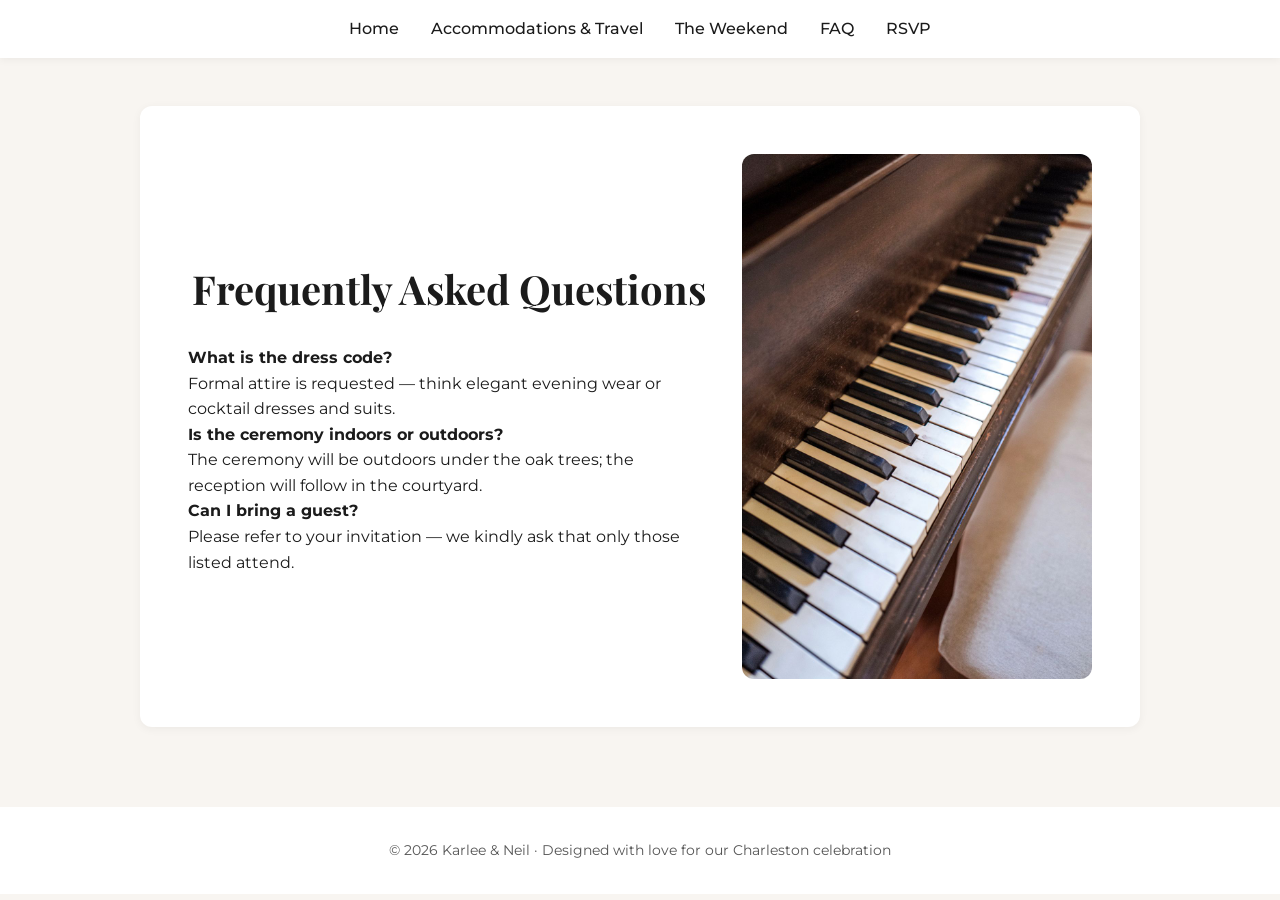
==== faq.html @ 7d8ebc7a "Initial Commit" ====
<!DOCTYPE html>
<html lang="en">
    <head>
        <meta charset="UTF-8" />
        <meta name="viewport" content="width=device-width, initial-scale=1.0" />
        <title>FAQ</title>
        <link href="https://fonts.googleapis.com/css2?family=Playfair+Display:wght@400;600&family=Montserrat:wght@300;400;500&display=swap" rel="stylesheet">
        <link rel="stylesheet" href="css/main.css"/>
    </head>
    <body>
        <header>
        <nav>
            <div class="menu-toggle" id="mobile-menu">
                <span class="bar"></span>
                <span class="bar"></span>
                <span class="bar"></span>
            </div>
            <ul class="nav-links">
                <li><a href="index.html">Home</a></li>
                <li><a href="accommodations.html">Accommodations & Travel</a></li>
                <li><a href="weekend.html">The Weekend</a></li>
                <li><a href="faq.html">FAQ</a></li>
                <li><a href="rsvp.html">RSVP</a></li>
            </ul>
        </nav>
    </header>
    <main>
        <section class="info-section">
            
            <img src="images/piano.jpg" alt="FAQ Image" />
            <div class="info-text">
                <h2 style="font-family: 'Playfair Display', serif;">Frequently Asked Questions</h2>
                <p><strong>What is the dress code?</strong><br/>Formal attire is requested — think elegant evening wear or cocktail dresses and suits.</p>
                <p><strong>Is the ceremony indoors or outdoors?</strong><br/>The ceremony will be outdoors under the oak trees; the reception will follow in the courtyard.</p>
                <p><strong>Can I bring a guest?</strong><br/>Please refer to your invitation — we kindly ask that only those listed attend.</p>
            </div>
        </section>
    </main>
        <footer>
          <p>© 2026 Karlee & Neil · Designed with love for our Charleston celebration</p>
        </footer>
        
        <script>
          const menu = document.getElementById('mobile-menu');
          const navLinks = document.querySelector('.nav-links');

          menu.addEventListener('click', () => {
            menu.classList.toggle('active');
            navLinks.classList.toggle('show');
          });
        </script>
    </body>
</html>
---- css/main.css ----
:root {
    --cream: #f8f5f1;
    --white: #ffffff;
    --black: #1b1b1b;
    --green: #6b7761;
  }

* {
    margin: 0;
    padding: 0;
    box-sizing: border-box;
}


body {
    font-family: 'Montserrat', sans-serif;
    background-color: var(--cream);
    color: var(--black);
    line-height: 1.6;
}

main {
    margin-bottom: 5rem;
}

header.hero {
  background: linear-gradient(rgba(0,0,0,0.4), rgba(0,0,0,0.4)), url('../images/trees_3.jpg') center/cover no-repeat;
  height: 85vh;
  display: flex;
  flex-direction: column;
  align-items: center;
  justify-content: center;
  color: var(--white);
  text-align: center;
  letter-spacing: 1px;
}

header.hero h1 {
    font-family: 'Playfair Display', serif;
    font-size: 4rem;
    font-weight: 600;
    letter-spacing: 3px;
}

header.hero p {
    font-size: 1.3rem;
    margin-top: 1rem;
}

nav {
    background-color: var(--white);
    box-shadow: 0 2px 8px rgba(0, 0, 0, 0.05);
    padding: 1rem 2rem;
    position: sticky;
    top: 0;
    z-index: 10;
}

nav ul {
    list-style: none;
    display: flex;
    justify-content: center;
    gap: 2rem;
}

nav a {
    text-decoration: none;
    color: var(--black);
    font-weight: 500;
    transition: color 0.3s;
}

nav a:hover {
    color: var(--green);
}

section {
    padding: 6rem 10%;
}

section h2, h1 {
    font-family: 'Playfair Display', serif;
    font-size: 2.5rem;
    margin-bottom: 1.5rem;
    text-align: center;
}

.intro {
    max-width: 800px;
    margin: 0 auto;
    text-align: center;
    font-size: 1.1rem;
}

.venue-section {
    background-color: var(--white);
    border-radius: 12px;
    box-shadow: 0 2px 10px rgba(0, 0, 0, 0.05);
    padding: 3rem;
    margin-top: 3rem;
}

.venue-section img {
    width: 100%;
    border-radius: 10px;
    margin-bottom: 2rem;
}

.button {
    display: inline-block;
    background-color: var(--green);
    color: var(--white);
    padding: 0.9rem 2rem;
    border-radius: 30px;
    text-decoration: none;
    font-weight: 500;
    transition: background-color 0.3s;
}

.button:hover {
    background-color: #59634f;
}

footer {
    text-align: center;
    background-color: var(--white);
    padding: 2rem 1rem;
    font-size: 0.9rem;
    color: #555;
    flex-shrink: 0;
}

.venue-section {
    display: flex;
    flex-direction: row-reverse; /* 💡 flips image to the right side */
    align-items: center;
    gap: 2rem;
    max-width: 1000px;
    margin: 3rem auto;
    flex-wrap: wrap;
}

.venue-section img {
    width: 350px;
    height: auto;
    border-radius: 12px;
    object-fit: cover;
    flex-shrink: 0;
}

.venue-text {
    flex: 1;
    min-width: 250px;
}

.info-section {
    display: flex;
    flex-direction: row-reverse; /* right-side image */
    align-items: center;
    justify-content: space-between;
    gap: 2rem;
    background-color: var(--white);
    border-radius: 12px;
    box-shadow: 0 2px 10px rgba(0, 0, 0, 0.05);
    padding: 3rem;
    margin-top: 3rem;
    max-width: 1000px;
    margin-left: auto;
    margin-right: auto;
}

.info-section img {
    width: 350px;
    height: auto;
    border-radius: 12px;
    object-fit: cover;
    flex-shrink: 0;
}

.info-text {
    flex: 1;
    min-width: 250px;
}

/* Hamburger menu container */
.menu-toggle {
  display: none;
  width: 28px;
  height: 28px;
  position: relative;
  cursor: pointer;
  z-index: 100;
}

.menu-toggle .bar {
  position: absolute;
  top: 50%;
  left: 0;
  width: 100%;
  height: 3px;
  background-color: var(--black);
  border-radius: 10px;
  transform: translateY(-50%);
  transition: all 0.35s ease;
}

/* Stack bars vertically using translateY */
.menu-toggle .bar:nth-child(1) {
  transform: translateY(-10px); /* top bar */
}
.menu-toggle .bar:nth-child(2) {
  transform: translateY(0); /* middle bar */
}
.menu-toggle .bar:nth-child(3) {
  transform: translateY(10px); /* bottom bar */
}

/* Google Map Container Styling */
.map-container {
  position: relative;
  width: 100%;
  max-width: 1000px;
  margin: 3rem auto;
  border-radius: 12px;
  overflow: hidden;
  box-shadow: 0 4px 18px rgba(0, 0, 0, 0.08);
  background-color: var(--white);
  padding: 1rem;
}

.map-container h2 {
  font-family: 'Playfair Display', serif;
  text-align: center;
  font-size: 2rem;
  margin-bottom: 1.5rem;
  color: var(--black);
  letter-spacing: 0.5px;
}

.map-container iframe {
  width: 100%;
  height: 450px;
  border: none;
  border-radius: 10px;
  display: block;
}

/* RSVP form styles - add near other form / card styles */
.rsvp-form {
  max-width: 980px;
  margin: 2rem auto;
  background: var(--white);
  border-radius: 12px;
  padding: 2.25rem;
  box-shadow: 0 6px 18px rgba(0,0,0,0.06);
  font-size: 1rem;
  color: var(--black);
}

/* Each row */
.rsvp-form .form-row {
  display: flex;
  flex-direction: column;
  gap: 0.5rem;
  margin-bottom: 1.25rem;
}

/* Labels */
.rsvp-form label {
  font-weight: 600;
  font-family: 'Playfair Display', serif;
  color: var(--black);
  font-size: 0.95rem;
  letter-spacing: 0.2px;
}

/* Inputs, textarea, select */
.rsvp-form input[type="text"],
.rsvp-form input[type="email"],
.rsvp-form input[type="number"],
.rsvp-form select,
.rsvp-form textarea {
  font-family: 'Montserrat', sans-serif;
  padding: 0.75rem 1rem;
  border: 1px solid #e6e3df;
  border-radius: 10px;
  outline: none;
  background: #fff;
  transition: box-shadow 0.18s ease, border-color 0.18s ease;
  font-size: 1rem;
}

.rsvp-form select option {
  font-family: 'Montserrat', sans-serif;
  font-size: 1rem;
  color: #333;
}

/* subtle inner shadow and focus */
.rsvp-form input:focus,
.rsvp-form select:focus,
.rsvp-form textarea:focus {
  border-color: var(--green);
  box-shadow: 0 4px 18px rgba(102,115,93,0.12);
}

/* Radio choices layout */
.choice-row {
  display: flex;
  gap: 1rem;
  align-items: center;
  flex-wrap: wrap;
}

.rsvp-form .radio {
  display: inline-flex;
  align-items: center;
  gap: 0.5rem;
  padding: 0.45rem 0.6rem;
  border-radius: 999px;
  background: #faf9f7;
  border: 1px solid #f0efe9;
  cursor: pointer;
  font-weight: 500;
}

/* hide native focus ring but keep accessible focus */
.rsvp-form .radio input[type="radio"] {
  width: 16px;
  height: 16px;
}

/* Submit / button styling - match .button but slightly larger */
.rsvp-form .form-actions {
  display: flex;
  justify-content: flex-end;
  align-items: center;
}

.rsvp-form .rsvp-submit {
  padding: 0.9rem 2rem;
  font-size: 1rem;
  border-radius: 30px;
  border: none;
  background: var(--green);
  color: var(--white);
  cursor: pointer;
  font-weight: 600;
  transition: transform 0.15s ease, box-shadow 0.15s ease;
  box-shadow: 0 6px 16px rgba(91,105,86,0.12);
}

.rsvp-form .rsvp-submit:hover {
  transform: translateY(-1px);
  box-shadow: 0 10px 18px rgba(91,105,86,0.14);
}

/* RSVP Form Messages */
.form-message {
    display: none;
    margin-top: 1.5rem;
    padding: 1rem 1.5rem;
    border-radius: 10px;
    font-size: 1rem;
    font-weight: 500;
    text-align: center;
    box-shadow: 0 2px 10px rgba(0,0,0,0.05);
    animation: fadeIn 0.4s ease;
}

.form-success {
    background-color: #dfe7dc;  /* soft muted green */
    color: #3e4b38;             /* deeper green text */
}

.form-error {
    background-color: #f7e2e2;
    color: #7a2c2c;
}

/* Fade-in animation */
@keyframes fadeIn {
    from { opacity: 0; transform: translateY(6px); }
    to   { opacity: 1; transform: translateY(0); }
}


/* Responsive Adjustments */
@media (max-width: 768px) {
    
    header.hero h1 {
        font-size: 2.5rem;
    }
    section {
        padding: 4rem 6%;
    }
    
    .map-container {
        padding: 0.5rem;
        margin: 2rem auto;
    }

    .map-container h2 {
        font-size: 1.6rem;
    }

    .map-container iframe {
        height: 350px;
    }
    
    /* Show hamburger on mobile */
    .menu-toggle {
    display: flex;
    flex-direction: column;
    justify-content: center;
    }

    /* Mobile nav menu */
    nav ul.nav-links {
        display: flex;
        flex-direction: column;
        align-items: center;
        background-color: rgba(255, 255, 255, 0.95);
        backdrop-filter: blur(10px);
        position: absolute;
        top: 100%;
        left: 0;
        width: 100%;
        text-align: center;
        padding: 1rem 0;
        box-shadow: 0 4px 10px rgba(0,0,0,0.08);
        transform: translateY(-100%);
        opacity: 0;
        transition: transform 0.4s ease, opacity 0.4s ease;
        z-index: 90;
    }

    nav ul.nav-links.show {
    transform: translateY(0);
    opacity: 1;
    }

    nav ul.nav-links li {
    margin: 1rem 0;
    }

    nav a {
    font-size: 1.1rem;
    font-weight: 500;
    }

    /* Perfectly centered X */
    .menu-toggle.active .bar:nth-child(1) {
    transform: rotate(45deg); /* top bar rotates 45° */
    }
    .menu-toggle.active .bar:nth-child(2) {
    opacity: 0; /* middle bar disappears */
    }
    .menu-toggle.active .bar:nth-child(3) {
    transform: rotate(-45deg); /* bottom bar rotates -45° */
    }
    
    .venue-section {
        flex-direction: column;
        align-items: center;
        text-align: center;
    }

    .venue-section img {
        width: 80%;
        margin-bottom: 1.5rem;
    }

    .venue-text {
        text-align: left;
    }
    
    .rsvp-form {
        padding: 1.25rem;
        margin: 1.25rem;
    }

    .rsvp-form .form-actions {
        justify-content: center;
    }

    .rsvp-form .rsvp-submit {
        width: 100%;
    }
}
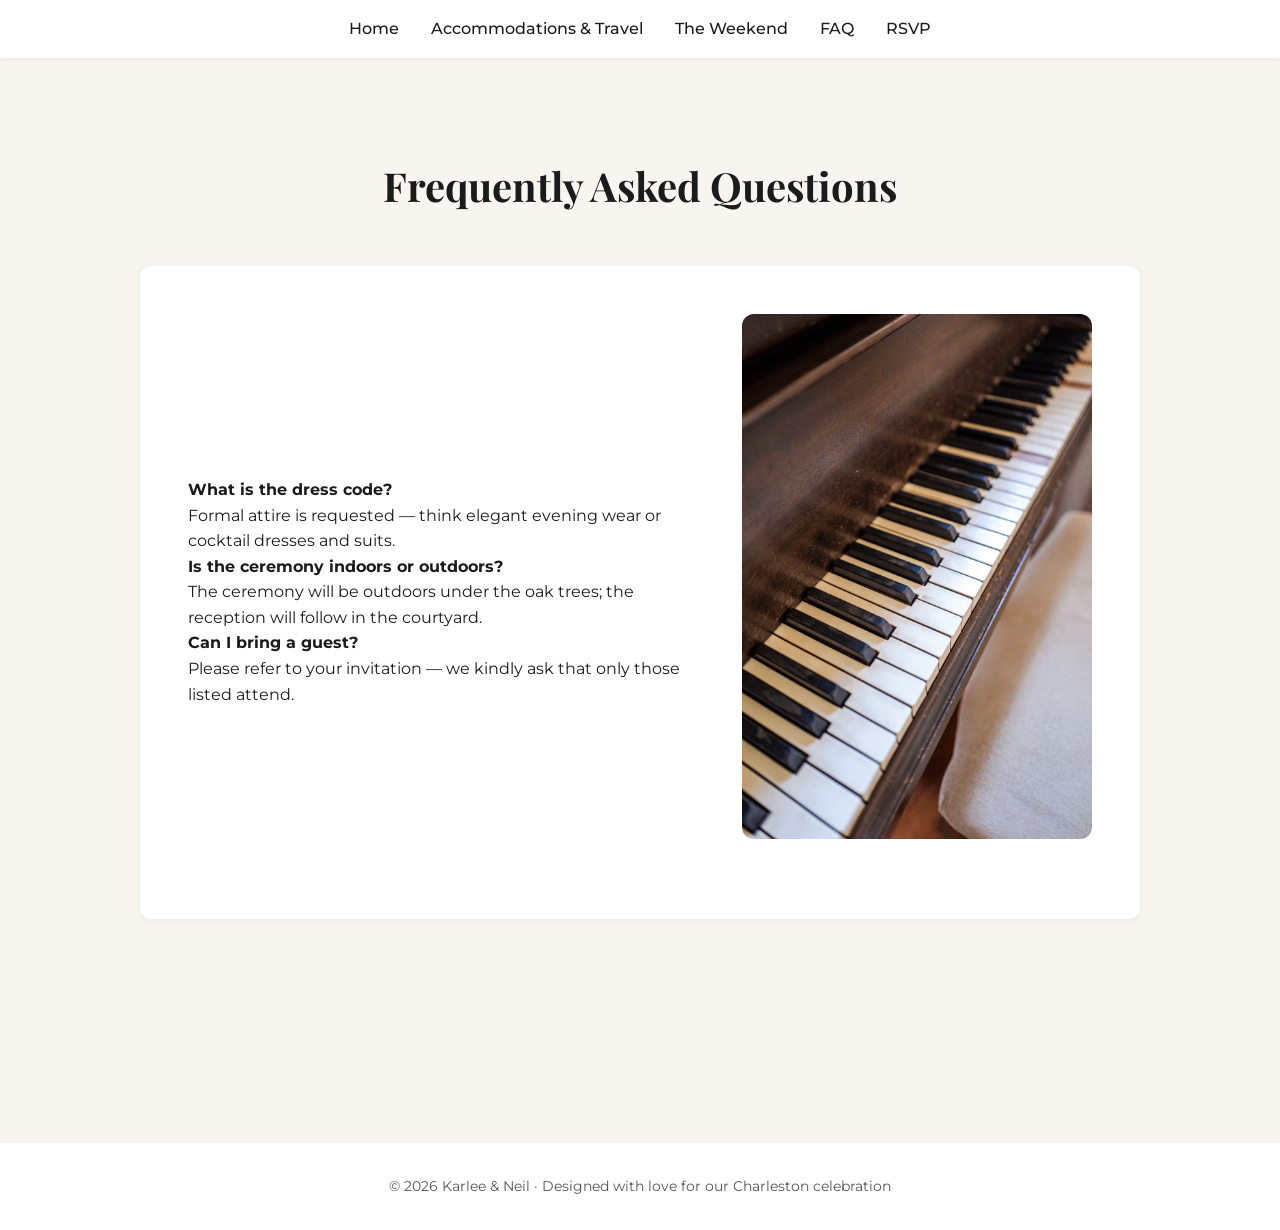
==== commit cbc77f87: "reformatting for mobile and containerization" ====
--- a/faq.html
+++ b/faq.html
@@ -25,14 +25,18 @@
         </nav>
     </header>
     <main>
-        <section class="info-section">
-            
-            <img src="images/piano.jpg" alt="FAQ Image" />
-            <div class="info-text">
-                <h2 style="font-family: 'Playfair Display', serif;">Frequently Asked Questions</h2>
-                <p><strong>What is the dress code?</strong><br/>Formal attire is requested — think elegant evening wear or cocktail dresses and suits.</p>
-                <p><strong>Is the ceremony indoors or outdoors?</strong><br/>The ceremony will be outdoors under the oak trees; the reception will follow in the courtyard.</p>
-                <p><strong>Can I bring a guest?</strong><br/>Please refer to your invitation — we kindly ask that only those listed attend.</p>
+        <section>
+            <h2>Frequently Asked Questions</h2>
+
+            <div class="venue-section">
+                <img src="images/piano.jpg" alt="FAQ Image" />
+
+                <div class="venue-text">
+                    <p><strong>What is the dress code?</strong><br/>Formal attire is requested — think elegant evening wear or cocktail dresses and suits.</p>
+                    <p><strong>Is the ceremony indoors or outdoors?</strong><br/>The ceremony will be outdoors under the oak trees; the reception will follow in the courtyard.</p>
+                    <p><strong>Can I bring a guest?</strong><br/>Please refer to your invitation — we kindly ask that only those listed attend.</p>
+                </div>
+                
             </div>
         </section>
     </main>
--- a/css/main.css
+++ b/css/main.css
@@ -225,7 +225,6 @@
   overflow: hidden;
   box-shadow: 0 4px 18px rgba(0, 0, 0, 0.08);
   background-color: var(--white);
-  padding: 1rem;
 }
 
 .map-container h2 {
@@ -391,12 +390,18 @@
     header.hero h1 {
         font-size: 2.5rem;
     }
+    
+    header.hero p {
+        font-size: 1rem;
+        line-height: 1.4;
+        padding: 0 1rem; 
+    }
+    
     section {
         padding: 4rem 6%;
     }
     
     .map-container {
-        padding: 0.5rem;
         margin: 2rem auto;
     }
 
@@ -451,13 +456,24 @@
 
     /* Perfectly centered X */
     .menu-toggle.active .bar:nth-child(1) {
-    transform: rotate(45deg); /* top bar rotates 45° */
+        transform: rotate(45deg); /* top bar rotates 45° */
     }
     .menu-toggle.active .bar:nth-child(2) {
-    opacity: 0; /* middle bar disappears */
+        opacity: 0; /* middle bar disappears */
     }
     .menu-toggle.active .bar:nth-child(3) {
-    transform: rotate(-45deg); /* bottom bar rotates -45° */
+        transform: rotate(-45deg); /* bottom bar rotates -45° */
+    }
+    
+    .info-section {
+        flex-direction: column;
+        align-items: center;
+        text-align: center;
+    }
+
+    .info-section img {
+        width: 80%;
+        margin-bottom: 1.5rem;
     }
     
     .venue-section {
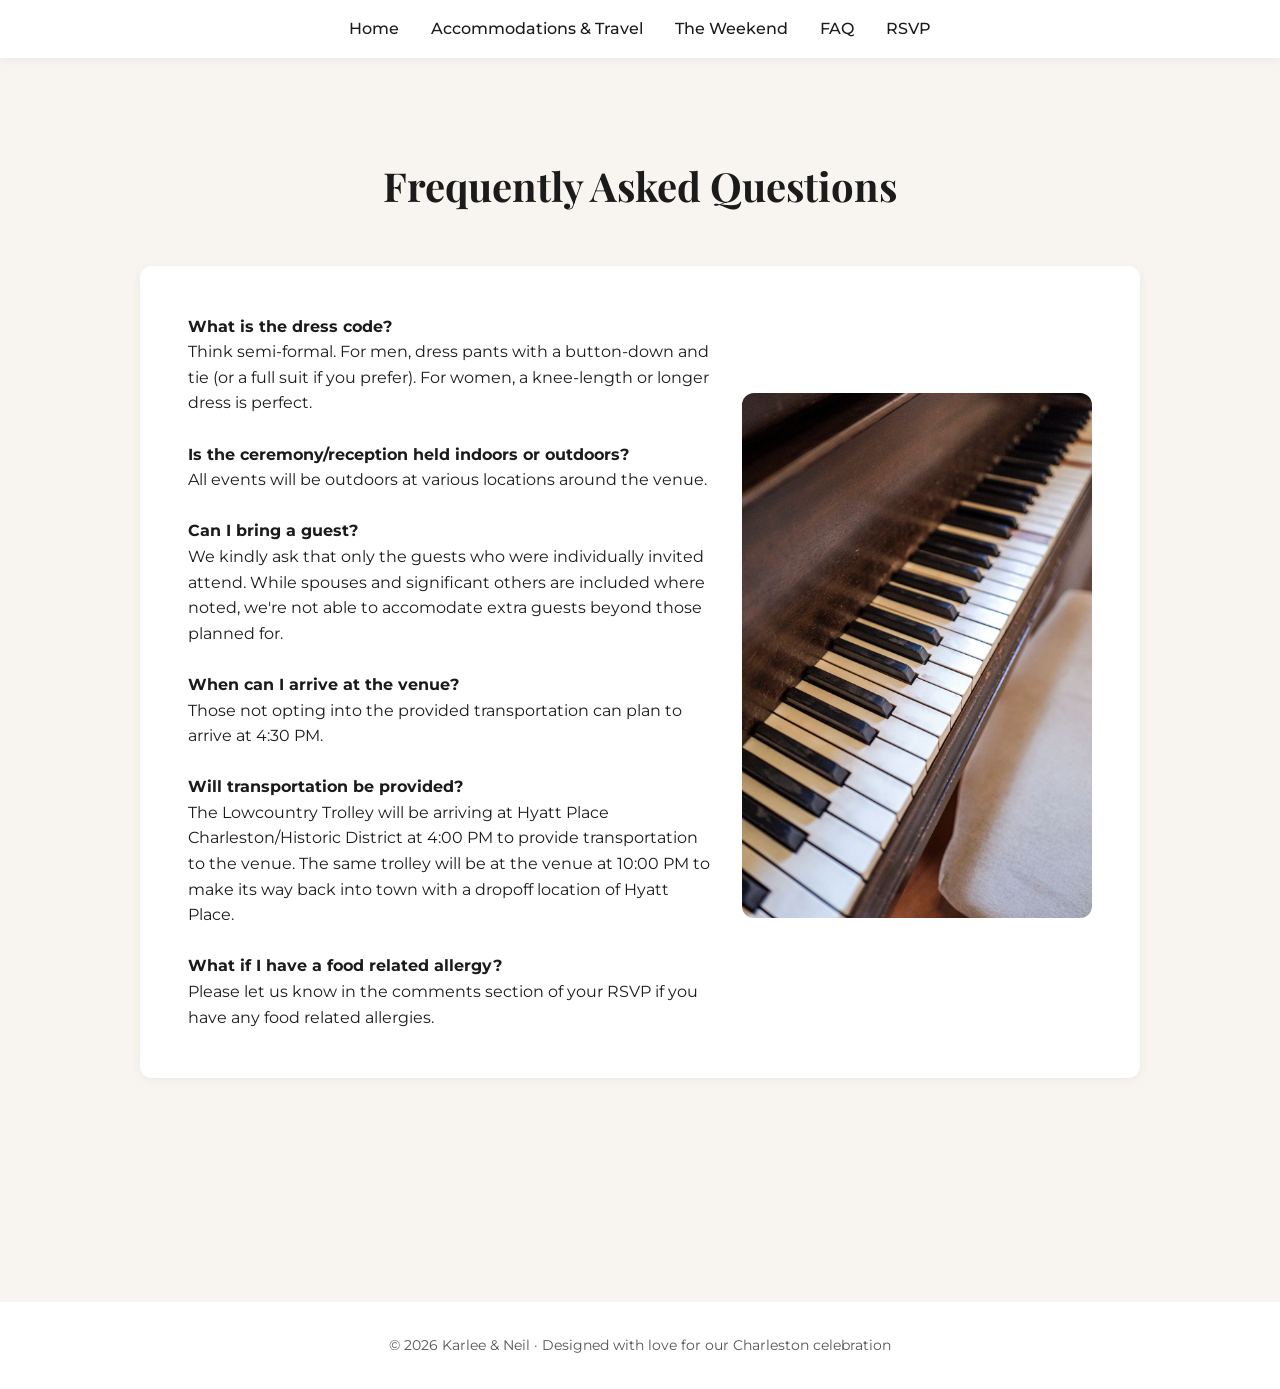
==== commit 047639af: "Updating content" ====
--- a/faq.html
+++ b/faq.html
@@ -32,9 +32,17 @@
                 <img src="images/piano.jpg" alt="FAQ Image" />
 
                 <div class="venue-text">
-                    <p><strong>What is the dress code?</strong><br/>Formal attire is requested — think elegant evening wear or cocktail dresses and suits.</p>
-                    <p><strong>Is the ceremony indoors or outdoors?</strong><br/>The ceremony will be outdoors under the oak trees; the reception will follow in the courtyard.</p>
-                    <p><strong>Can I bring a guest?</strong><br/>Please refer to your invitation — we kindly ask that only those listed attend.</p>
+                    <p><strong>What is the dress code?</strong><br/>Think semi-formal. For men, dress pants with a button-down and tie (or a full suit if you prefer). For women, a knee-length or longer dress is perfect.</p>
+                    <br/>
+                    <p><strong>Is the ceremony/reception held indoors or outdoors?</strong><br/>All events will be outdoors at various locations around the venue.</p>
+                    <br/>
+                    <p><strong>Can I bring a guest?</strong><br/>We kindly ask that only the guests who were individually invited attend. While spouses and significant others are included where noted, we're not able to accomodate extra guests beyond those planned for.</p>
+                    <br/>
+                    <p><strong>When can I arrive at the venue?</strong><br/>Those not opting into the provided transportation can plan to arrive at 4:30 PM.</p>
+                    <br/>
+                    <p><strong>Will transportation be provided?</strong><br/>The Lowcountry Trolley will be arriving at Hyatt Place Charleston/Historic District at 4:00 PM to provide transportation to the venue. The same trolley will be at the venue at 10:00 PM to make its way back into town with a dropoff location of Hyatt Place.</p>
+                    <br/>
+                    <p><strong>What if I have a food related allergy?</strong><br/>Please let us know in the comments section of your RSVP if you have any food related allergies.</p>
                 </div>
                 
             </div>
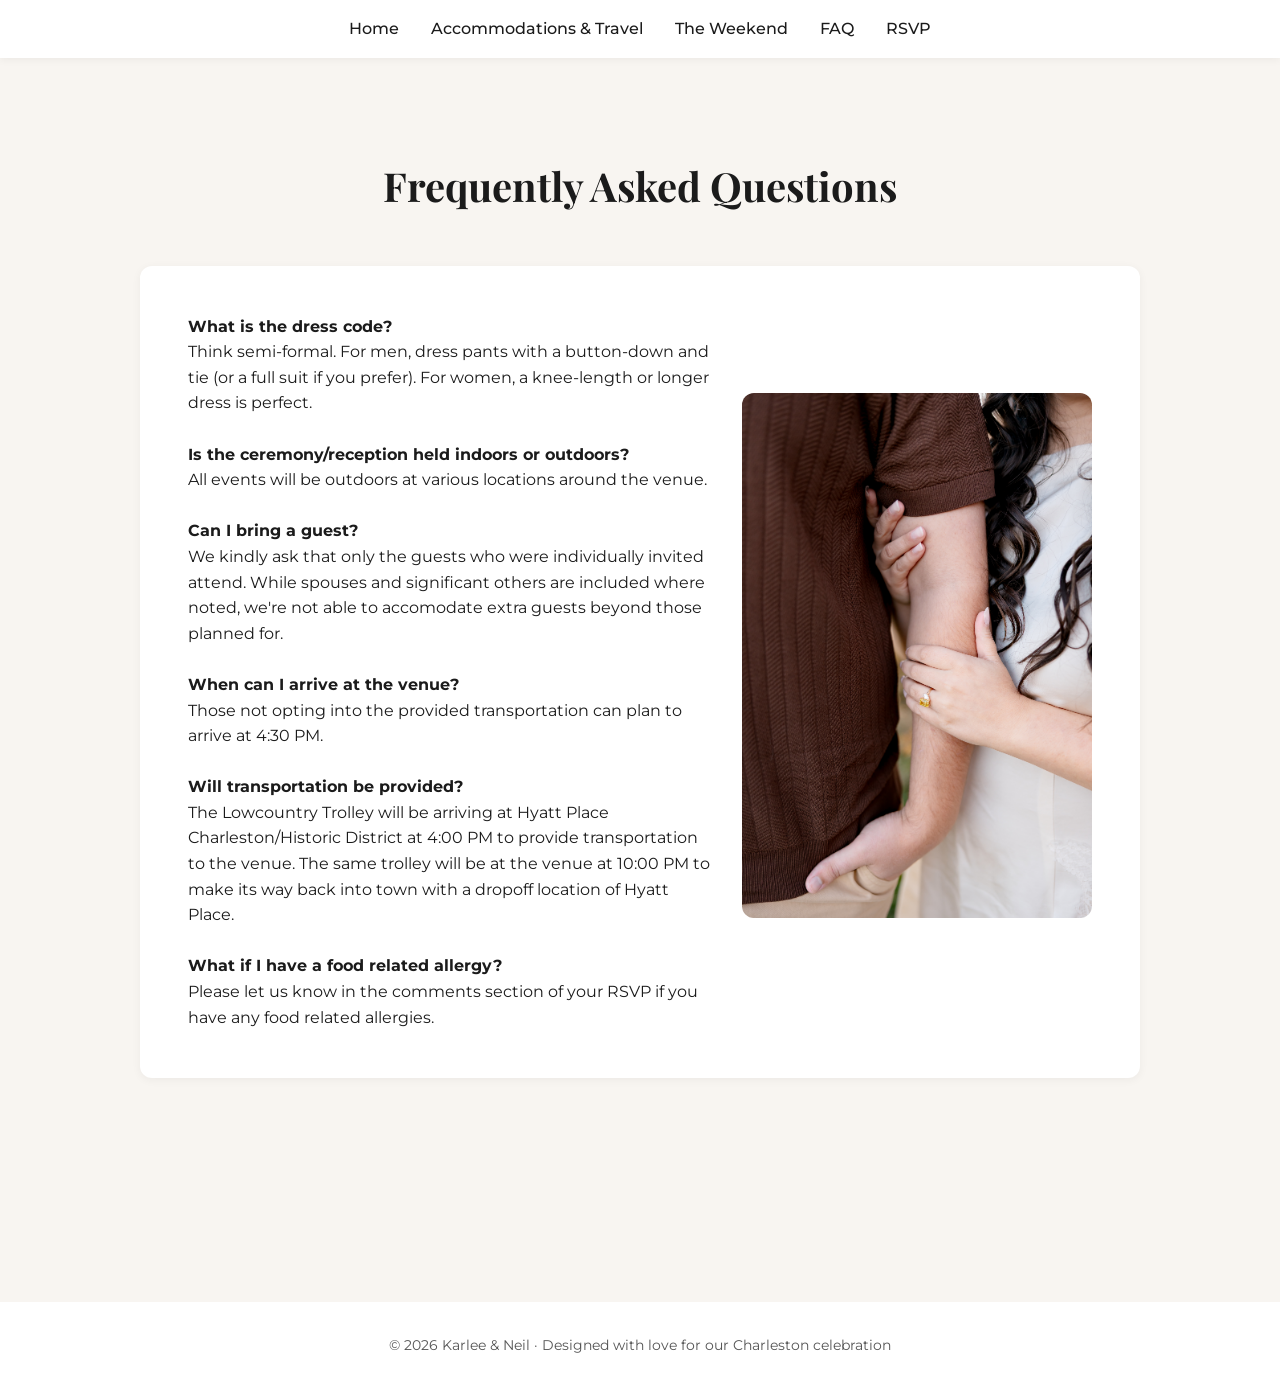
==== commit a9b82beb: "updates" ====
--- a/faq.html
+++ b/faq.html
@@ -29,7 +29,7 @@
             <h2>Frequently Asked Questions</h2>
 
             <div class="venue-section">
-                <img src="images/piano.jpg" alt="FAQ Image" />
+                <img src="images/E57A3150.jpg" alt="FAQ Image" />
 
                 <div class="venue-text">
                     <p><strong>What is the dress code?</strong><br/>Think semi-formal. For men, dress pants with a button-down and tie (or a full suit if you prefer). For women, a knee-length or longer dress is perfect.</p>
--- a/css/main.css
+++ b/css/main.css
@@ -24,15 +24,16 @@
 }
 
 header.hero {
-  background: linear-gradient(rgba(0,0,0,0.4), rgba(0,0,0,0.4)), url('../images/trees_3.jpg') center/cover no-repeat;
-  height: 85vh;
-  display: flex;
-  flex-direction: column;
-  align-items: center;
-  justify-content: center;
-  color: var(--white);
-  text-align: center;
-  letter-spacing: 1px;
+    background: linear-gradient(rgba(0,0,0,0.4), rgba(0,0,0,0.4)), url('../images/E57A3635_edit.png') center 17%/cover no-repeat;
+    height: 85vh;
+    display: flex;
+    flex-direction: column;
+    align-items: center;
+    justify-content: flex-start;
+    padding-top: 10vh;
+    color: var(--white);
+    text-align: center;
+    letter-spacing: 1px;
 }
 
 header.hero h1 {
@@ -386,6 +387,11 @@
 
 /* Responsive Adjustments */
 @media (max-width: 768px) {
+    
+    header.hero {
+        background-size: 400%;
+        background-position: center 38%;
+    }
     
     header.hero h1 {
         font-size: 2.5rem;
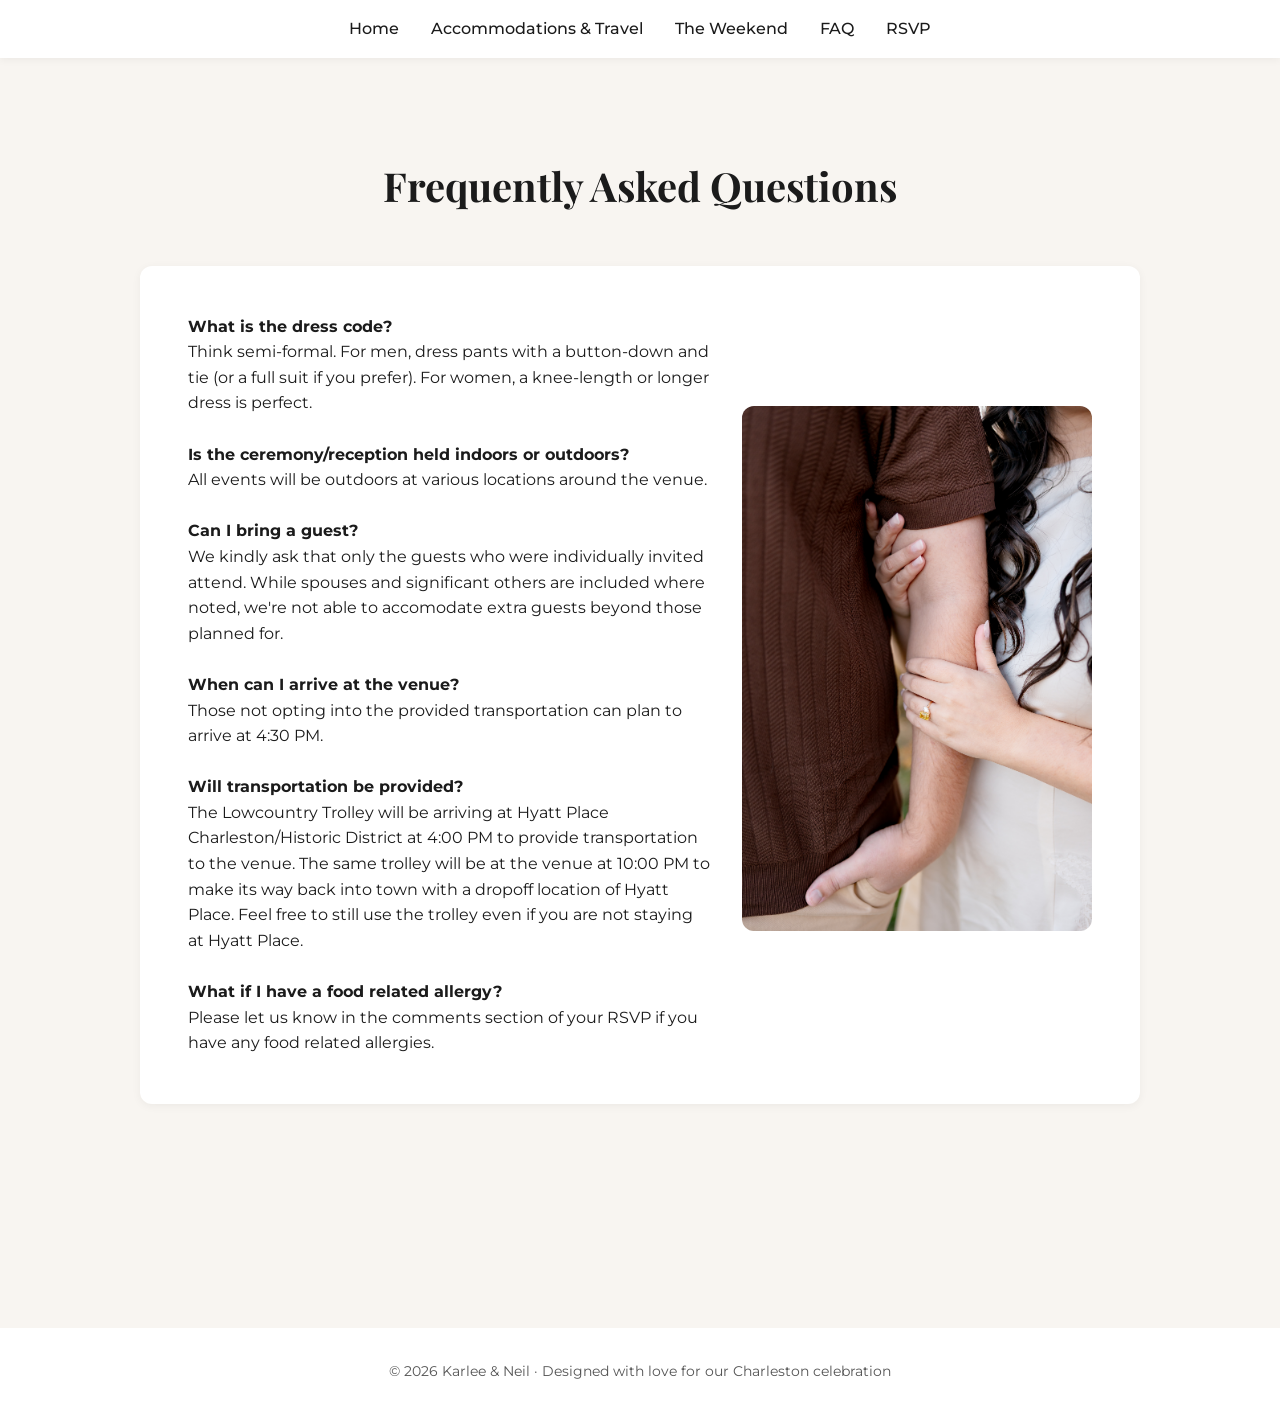
==== commit f4e6661d: "updated welcome party and faq" ====
--- a/faq.html
+++ b/faq.html
@@ -40,7 +40,7 @@
                     <br/>
                     <p><strong>When can I arrive at the venue?</strong><br/>Those not opting into the provided transportation can plan to arrive at 4:30 PM.</p>
                     <br/>
-                    <p><strong>Will transportation be provided?</strong><br/>The Lowcountry Trolley will be arriving at Hyatt Place Charleston/Historic District at 4:00 PM to provide transportation to the venue. The same trolley will be at the venue at 10:00 PM to make its way back into town with a dropoff location of Hyatt Place.</p>
+                    <p><strong>Will transportation be provided?</strong><br/>The Lowcountry Trolley will be arriving at Hyatt Place Charleston/Historic District at 4:00 PM to provide transportation to the venue. The same trolley will be at the venue at 10:00 PM to make its way back into town with a dropoff location of Hyatt Place. Feel free to still use the trolley even if you are not staying at Hyatt Place.</p>
                     <br/>
                     <p><strong>What if I have a food related allergy?</strong><br/>Please let us know in the comments section of your RSVP if you have any food related allergies.</p>
                 </div>
--- a/css/main.css
+++ b/css/main.css
@@ -389,8 +389,8 @@
 @media (max-width: 768px) {
     
     header.hero {
-        background-size: 400%;
-        background-position: center 38%;
+        background-size: 525%;
+        background-position: center 35%;
     }
     
     header.hero h1 {
